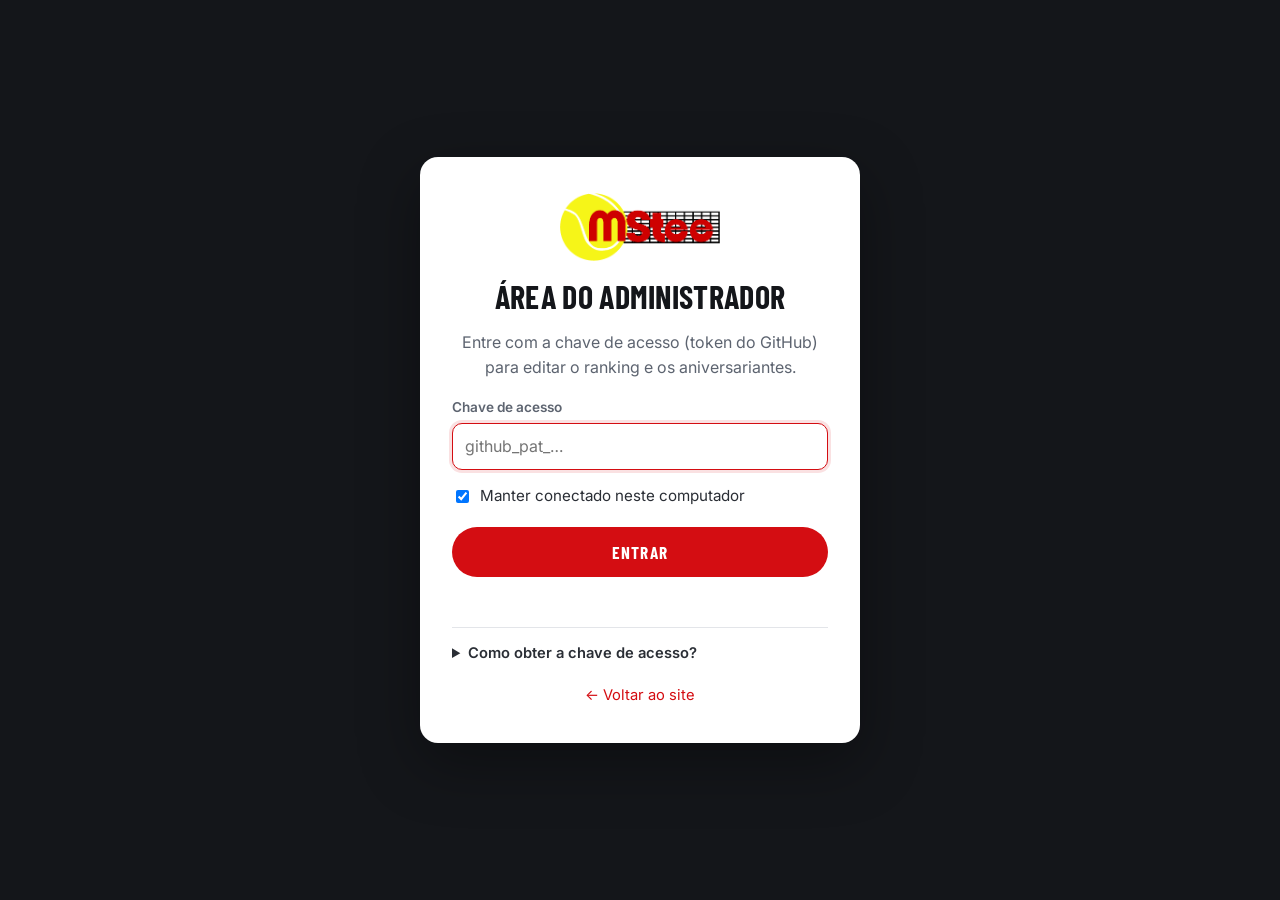
==== admin.html @ 83547ba8 "Novo site da MStee com área do administrador Site estático para GitHub Pages: home, ranking, anivers" ====
<!doctype html>
<html lang="pt-BR">
<head>
  <meta charset="utf-8">
  <meta name="viewport" content="width=device-width, initial-scale=1">
  <meta name="robots" content="noindex, nofollow">
  <title>Administração — MStee</title>
  <link rel="icon" href="assets/img/favicon.svg" type="image/svg+xml">
  <link rel="preconnect" href="https://fonts.googleapis.com">
  <link rel="preconnect" href="https://fonts.gstatic.com" crossorigin>
  <link href="https://fonts.googleapis.com/css2?family=Barlow+Condensed:wght@600;700&family=Inter:wght@400;500;600&display=swap" rel="stylesheet">
  <link rel="stylesheet" href="assets/css/style.css">
  <link rel="stylesheet" href="assets/css/admin.css">
</head>
<body class="admin">

<!-- ================= LOGIN ================= -->
<section id="tela-login" class="login" hidden>
  <div class="login-card">
    <img src="assets/img/logo.png" alt="MStee" width="160">
    <h1>Área do administrador</h1>
    <p class="muted">Entre com a chave de acesso (token do GitHub) para editar o ranking e os aniversariantes.</p>
    <form id="form-login">
      <label class="field">
        <span>Chave de acesso</span>
        <input id="token" type="password" autocomplete="current-password" placeholder="github_pat_…" required>
      </label>
      <label class="check"><input id="lembrar" type="checkbox" checked> Manter conectado neste computador</label>
      <button class="btn btn--primary btn--block" type="submit">Entrar</button>
      <p id="login-erro" class="erro" role="alert"></p>
    </form>
    <details class="ajuda">
      <summary>Como obter a chave de acesso?</summary>
      <ol>
        <li>Entre no GitHub com a conta que administra o site e abra <a href="https://github.com/settings/personal-access-tokens/new" target="_blank" rel="noopener">Settings → Developer settings → Fine-grained tokens → Generate new token</a>.</li>
        <li>Dê um nome (ex.: <em>Admin MStee</em>) e escolha a validade.</li>
        <li>Em <strong>Repository access</strong>, selecione <em>Only select repositories</em> e marque o repositório do site.</li>
        <li>Em <strong>Permissions → Repository permissions</strong>, defina <strong>Contents</strong> como <em>Read and write</em>.</li>
        <li>Clique em <strong>Generate token</strong>, copie o código e cole acima.</li>
      </ol>
      <p class="muted">A chave fica salva apenas neste navegador. Nunca compartilhe a chave.</p>
    </details>
    <a class="voltar" href="index.html">← Voltar ao site</a>
  </div>
</section>

<!-- ================= PAINEL ================= -->
<div id="tela-painel" hidden>
  <header class="admin-bar">
    <div class="wrap">
      <a class="brand" href="index.html" target="_blank" title="Abrir site"><img src="assets/img/logo.png" alt="MStee" height="40"></a>
      <nav class="admin-tabs" role="tablist">
        <button role="tab" data-aba="ranking" aria-selected="true">Ranking</button>
        <button role="tab" data-aba="aniversarios" aria-selected="false">Aniversariantes</button>
      </nav>
      <div class="admin-user">
        <span id="usuario"></span>
        <button id="sair" class="link">Sair</button>
      </div>
    </div>
  </header>

  <main class="wrap admin-main">
    <!-- ---------- RANKING ---------- -->
    <section id="aba-ranking" class="aba">
      <div class="aba-head">
        <div>
          <h1>Ranking</h1>
          <p class="muted">Edite as categorias e as posições. Posições iguais representam empate.</p>
        </div>
        <div class="periodo">
          <label class="field"><span>Mês</span><select id="r-mes"></select></label>
          <label class="field"><span>Ano</span><input id="r-ano" type="number" min="2000" max="2100"></label>
        </div>
      </div>
      <div id="r-categorias" class="stack"></div>
      <button id="r-add-cat" class="btn btn--ghost btn--dashed">+ Nova categoria</button>
    </section>

    <!-- ---------- ANIVERSARIANTES ---------- -->
    <section id="aba-aniversarios" class="aba" hidden>
      <div class="aba-head">
        <div>
          <h1>Aniversariantes do mês</h1>
          <p class="muted">A lista é exibida em ordem de dia no site. Fotos são reduzidas automaticamente.</p>
        </div>
        <div class="periodo">
          <label class="field"><span>Mês</span><select id="a-mes"></select></label>
          <label class="field"><span>Ano</span><input id="a-ano" type="number" min="2000" max="2100"></label>
          <button id="a-novo-mes" class="btn btn--ghost btn--sm" title="Limpa a lista e muda para o mês atual">Começar novo mês</button>
        </div>
      </div>
      <div id="a-lista" class="bday-admin-grid"></div>
      <button id="a-add" class="btn btn--ghost btn--dashed">+ Adicionar aniversariante</button>
    </section>
  </main>

  <div class="save-bar">
    <div class="wrap">
      <span id="status" class="status">Nenhuma alteração.</span>
      <div class="save-actions">
        <button id="descartar" class="btn btn--ghost btn--sm" disabled>Descartar</button>
        <button id="salvar" class="btn btn--primary" disabled>Salvar e publicar</button>
      </div>
    </div>
  </div>
</div>

<!-- Modal: colar lista -->
<dialog id="dlg-colar" class="dlg">
  <form method="dialog">
    <h2>Colar lista de jogadores</h2>
    <p class="muted">Um jogador por linha, já na ordem do ranking. Aceita formatos como <code>01- Nome</code>, <code>1. Nome</code> ou apenas <code>Nome</code>. Para incluir pontos, use <code>Nome ; 120</code>.</p>
    <textarea id="colar-texto" rows="12" placeholder="01- Rodrigo Peixoto&#10;02- Fabiano Barbosa&#10;03- David Jones"></textarea>
    <div class="dlg-actions">
      <button value="cancel" class="btn btn--ghost btn--sm">Cancelar</button>
      <button value="ok" class="btn btn--primary btn--sm">Substituir lista</button>
    </div>
  </form>
</dialog>

<div id="toast" class="toast" role="status" aria-live="polite"></div>

<script src="assets/js/admin.js"></script>
</body>
</html>
---- assets/css/style.css ----
/* ==========================================================
   MStee Aulas de Tênis — estilos do site
   ========================================================== */

:root {
  --red: #d40d12;
  --red-dark: #a8080c;
  --ball: #e4f222;
  --ball-dark: #c5d10f;
  --clay: #c8643b;
  --ink: #14161a;
  --ink-2: #2a2e35;
  --muted: #5d6470;
  --line: #e3e5e9;
  --bg: #ffffff;
  --bg-soft: #f5f6f8;
  --card: #ffffff;
  --on-dark: #f4f5f7;
  --radius: 14px;
  --shadow: 0 1px 2px rgba(20, 22, 26, .06), 0 8px 24px rgba(20, 22, 26, .07);
  --wrap: 1160px;
  --font-head: "Barlow Condensed", "Arial Narrow", system-ui, sans-serif;
  --font-body: "Inter", system-ui, -apple-system, "Segoe UI", Roboto, sans-serif;
}

*, *::before, *::after { box-sizing: border-box; }
html { scroll-behavior: smooth; scroll-padding-top: 84px; }
body {
  margin: 0;
  font-family: var(--font-body);
  font-size: 16px;
  line-height: 1.6;
  color: var(--ink);
  background: var(--bg);
  -webkit-font-smoothing: antialiased;
}
img { max-width: 100%; display: block; }
a { color: var(--red); }
h1, h2, h3, h4 {
  font-family: var(--font-head);
  font-weight: 700;
  line-height: 1.1;
  letter-spacing: .01em;
  margin: 0 0 .5em;
}
h1 { font-size: clamp(2.6rem, 6vw, 4.4rem); text-transform: uppercase; }
h2 { font-size: clamp(2rem, 4vw, 2.8rem); text-transform: uppercase; }
h3 { font-size: 1.5rem; }
p { margin: 0 0 1em; }

.wrap { width: 100%; max-width: var(--wrap); margin: 0 auto; padding: 0 20px; }
.section { padding: 88px 0; }
.section--soft { background: var(--bg-soft); }
.section--dark { background: var(--ink); color: var(--on-dark); }
.eyebrow {
  display: inline-block;
  font-family: var(--font-head);
  font-weight: 600;
  font-size: .95rem;
  letter-spacing: .14em;
  text-transform: uppercase;
  color: var(--red);
  margin-bottom: 10px;
}
.section--dark .eyebrow { color: var(--ball); }
.section-head { max-width: 680px; margin-bottom: 44px; }
.section-head p { color: var(--muted); font-size: 1.08rem; }
.section--dark .section-head p { color: #b9bec7; }

/* ---------- botões ---------- */
.btn {
  display: inline-flex; align-items: center; justify-content: center; gap: 8px;
  padding: 13px 24px;
  border-radius: 999px;
  border: 2px solid transparent;
  font-family: var(--font-head);
  font-weight: 700;
  font-size: 1.08rem;
  letter-spacing: .06em;
  text-transform: uppercase;
  text-decoration: none;
  cursor: pointer;
  transition: transform .15s ease, background .15s ease, color .15s ease, border-color .15s ease;
}
.btn:hover { transform: translateY(-1px); }
.btn--primary { background: var(--red); color: #fff; }
.btn--primary:hover { background: var(--red-dark); }
.btn--ball { background: var(--ball); color: var(--ink); }
.btn--ball:hover { background: var(--ball-dark); }
.btn--ghost { border-color: currentColor; color: inherit; background: transparent; }
.btn svg { width: 20px; height: 20px; }

/* ---------- cabeçalho ---------- */
.site-header {
  position: sticky; top: 0; z-index: 50;
  background: rgba(255, 255, 255, .96);
  backdrop-filter: saturate(1.4) blur(8px);
  border-bottom: 1px solid var(--line);
}
.site-header .wrap { display: flex; align-items: center; justify-content: space-between; height: 72px; }
.brand img { height: 48px; width: auto; }
.nav { display: flex; align-items: center; gap: 4px; }
.nav a {
  font-family: var(--font-head);
  font-weight: 600;
  font-size: 1.1rem;
  letter-spacing: .05em;
  text-transform: uppercase;
  color: var(--ink-2);
  text-decoration: none;
  padding: 8px 12px;
  border-radius: 8px;
}
.nav a:hover, .nav a[aria-current="page"] { color: var(--red); }
.nav .btn { margin-left: 8px; padding: 9px 18px; font-size: 1rem; color: #fff; }
.nav .btn:hover { color: #fff; }
.nav-toggle {
  display: none;
  background: none; border: 0; padding: 8px; cursor: pointer; color: var(--ink);
}
.nav-toggle svg { width: 28px; height: 28px; }

@media (max-width: 900px) {
  .nav-toggle { display: block; }
  .nav {
    position: absolute; top: 72px; left: 0; right: 0;
    flex-direction: column; align-items: stretch; gap: 0;
    background: #fff;
    border-bottom: 1px solid var(--line);
    padding: 8px 20px 20px;
    display: none;
  }
  .nav.open { display: flex; }
  .nav a { padding: 12px 4px; border-bottom: 1px solid var(--line); }
  .nav .btn { margin: 14px 0 0; }
}

/* ---------- hero ---------- */
.hero {
  position: relative;
  min-height: min(86vh, 760px);
  display: flex; align-items: center;
  color: #fff;
  background: var(--ink) url("../img/banner-2025.jpg") center right / cover no-repeat;
  overflow: hidden;
}
.hero::before {
  content: ""; position: absolute; inset: 0;
  background: linear-gradient(90deg, rgba(14, 16, 20, .92) 0%, rgba(14, 16, 20, .78) 45%, rgba(14, 16, 20, .2) 100%);
}
.hero .wrap { position: relative; }
.hero-content { max-width: 620px; padding: 80px 0; }
.hero h1 span { color: var(--ball); }
.hero p { font-size: 1.15rem; color: #d8dce2; max-width: 520px; }
.hero-actions { display: flex; flex-wrap: wrap; gap: 12px; margin-top: 28px; }
.hero-badges { display: flex; flex-wrap: wrap; gap: 28px; margin-top: 48px; }
.hero-badges div { font-family: var(--font-head); text-transform: uppercase; letter-spacing: .06em; color: #b9bec7; font-size: .95rem; }
.hero-badges strong { display: block; font-size: 2.2rem; color: #fff; line-height: 1; letter-spacing: 0; }

/* ---------- cabeçalho de página interna ---------- */
.page-hero {
  background: var(--ink);
  color: #fff;
  padding: 64px 0 56px;
  position: relative; overflow: hidden;
}
.page-hero::after {
  content: ""; position: absolute; right: -80px; top: -80px;
  width: 280px; height: 280px; border-radius: 50%;
  background: radial-gradient(circle at 35% 35%, #f1fb5a, var(--ball) 55%, var(--ball-dark));
  opacity: .9;
}
.page-hero .wrap { position: relative; z-index: 1; }
@media (max-width: 640px) {
  .page-hero::after { width: 160px; height: 160px; right: -70px; top: -70px; }
}
.page-hero h1 { margin-bottom: .2em; }
.page-hero p { color: #b9bec7; margin: 0; font-size: 1.1rem; }

/* ---------- cards de programa ---------- */
.grid { display: grid; gap: 24px; }
.grid-3 { grid-template-columns: repeat(auto-fit, minmax(280px, 1fr)); }
.program {
  background: var(--card);
  border-radius: var(--radius);
  box-shadow: var(--shadow);
  overflow: hidden;
  display: flex; flex-direction: column;
}
.program img { aspect-ratio: 16 / 10; object-fit: cover; width: 100%; }
.program-body { padding: 24px; display: flex; flex-direction: column; flex: 1; }
.program-body p { color: var(--muted); flex: 1; }
.program-tag {
  align-self: flex-start;
  background: var(--ball); color: var(--ink);
  font-family: var(--font-head); font-weight: 700; text-transform: uppercase; letter-spacing: .08em;
  font-size: .85rem; padding: 3px 10px; border-radius: 6px; margin-bottom: 12px;
}
.program .btn { align-self: flex-start; margin-top: 8px; }

/* ---------- benefícios ---------- */
.benefits { display: grid; grid-template-columns: repeat(auto-fit, minmax(240px, 1fr)); gap: 16px; margin-top: 8px; }
.benefit {
  display: flex; gap: 14px; align-items: flex-start;
  padding: 18px; border-radius: 12px; background: rgba(255, 255, 255, .05);
  border: 1px solid rgba(255, 255, 255, .08);
}
.benefit-dot { flex: none; width: 14px; height: 14px; border-radius: 50%; background: var(--ball); margin-top: 6px; }
.benefit p { margin: 0; color: #d8dce2; }

/* ---------- sobre / coordenação ---------- */
.split { display: grid; grid-template-columns: 1fr 1fr; gap: 56px; align-items: center; }
@media (max-width: 860px) { .split { grid-template-columns: 1fr; gap: 32px; } }
.split-media { position: relative; }
.split-media img { border-radius: var(--radius); box-shadow: var(--shadow); width: 100%; }
.split-media .stamp {
  position: absolute; left: -14px; bottom: -14px;
  background: var(--red); color: #fff;
  font-family: var(--font-head); text-transform: uppercase; letter-spacing: .06em;
  padding: 14px 18px; border-radius: 12px; line-height: 1.1;
}
.split-media .stamp strong { display: block; font-size: 2rem; }
@media (max-width: 520px) { .split-media .stamp { left: 10px; bottom: 10px; } }
.creds { list-style: none; padding: 0; margin: 20px 0 0; display: grid; gap: 10px; }
.creds li { padding-left: 28px; position: relative; color: var(--ink-2); }
.creds li::before {
  content: ""; position: absolute; left: 0; top: 7px;
  width: 14px; height: 14px; border-radius: 50%;
  background: var(--ball); box-shadow: inset 0 0 0 2px var(--ball-dark);
}

/* ---------- aniversariantes ---------- */
.bday-grid { display: grid; grid-template-columns: repeat(auto-fill, minmax(240px, 1fr)); gap: 24px; }
.bday {
  background: var(--card); border-radius: var(--radius); box-shadow: var(--shadow);
  overflow: hidden; display: flex; flex-direction: column;
}
.bday-photo { position: relative; aspect-ratio: 4 / 5; background: var(--bg-soft); }
.bday-photo img { width: 100%; height: 100%; object-fit: cover; }
.bday-photo .no-photo {
  width: 100%; height: 100%; display: grid; place-items: center;
  font-family: var(--font-head); font-size: 4rem; font-weight: 700; color: var(--red);
  background: linear-gradient(135deg, #fff7cc, var(--ball));
}
.bday-day {
  position: absolute; top: 12px; left: 12px;
  background: var(--red); color: #fff; border-radius: 10px;
  font-family: var(--font-head); text-align: center; line-height: 1;
  padding: 8px 10px 6px; min-width: 56px;
}
.bday-day strong { display: block; font-size: 1.8rem; }
.bday-day span { font-size: .8rem; text-transform: uppercase; letter-spacing: .08em; }
.bday-body { padding: 18px 20px 22px; }
.bday-body h3 { font-size: 1.35rem; margin-bottom: .3em; }
.bday-body p { margin: 0; color: var(--muted); font-size: .95rem; }
.bday.is-today { outline: 3px solid var(--ball); }
.bday.is-today .bday-day { background: var(--ball); color: var(--ink); }

/* ---------- ranking ---------- */
.rank-meta { display: flex; flex-wrap: wrap; align-items: center; gap: 12px; margin-bottom: 28px; }
.rank-tabs { display: flex; flex-wrap: wrap; gap: 8px; margin-bottom: 28px; }
.rank-tab {
  border: 2px solid var(--line); background: #fff; color: var(--ink-2);
  font-family: var(--font-head); font-weight: 700; font-size: 1.05rem; letter-spacing: .05em; text-transform: uppercase;
  padding: 9px 18px; border-radius: 999px; cursor: pointer;
}
.rank-tab:hover { border-color: var(--ink-2); }
.rank-tab[aria-selected="true"] { background: var(--ink); border-color: var(--ink); color: #fff; }
.search {
  flex: 1; min-width: 220px; max-width: 360px;
  padding: 11px 16px; border-radius: 999px; border: 2px solid var(--line);
  font: inherit; background: #fff;
}
.search:focus { outline: none; border-color: var(--red); }

.podium { display: grid; grid-template-columns: repeat(3, 1fr); gap: 16px; margin-bottom: 24px; }
.podium-card {
  border-radius: var(--radius); padding: 22px 20px; background: var(--card); box-shadow: var(--shadow);
  border-top: 6px solid var(--line);
}
.podium-card .pos { font-family: var(--font-head); font-size: 3rem; font-weight: 700; line-height: 1; }
.podium-card .name { font-weight: 600; margin-top: 8px; }
.podium-card .pts { color: var(--muted); font-size: .9rem; }
.podium-card.p1 { border-top-color: var(--ball); background: linear-gradient(180deg, #fbffd6, #fff 60%); }
.podium-card.p1 .pos { color: var(--ink); }
.podium-card.p2 { border-top-color: #b8bec7; }
.podium-card.p3 { border-top-color: var(--clay); }
@media (max-width: 640px) { .podium { grid-template-columns: 1fr; } }

.rank-table { width: 100%; border-collapse: collapse; background: var(--card); border-radius: var(--radius); overflow: hidden; box-shadow: var(--shadow); }
.rank-table th, .rank-table td { padding: 13px 18px; text-align: left; border-bottom: 1px solid var(--line); }
.rank-table th { font-family: var(--font-head); text-transform: uppercase; letter-spacing: .08em; font-size: .95rem; background: var(--bg-soft); color: var(--muted); }
.rank-table tr:last-child td { border-bottom: 0; }
.rank-table td.pos { width: 80px; font-family: var(--font-head); font-weight: 700; font-size: 1.3rem; color: var(--red); }
.rank-table td.pts { width: 110px; text-align: right; font-variant-numeric: tabular-nums; }
.rank-table th.pts { text-align: right; }
.rank-table tr:hover td { background: #fafbfc; }
.rank-table mark { background: var(--ball); color: inherit; padding: 0 2px; border-radius: 3px; }
.rank-empty { padding: 32px; text-align: center; color: var(--muted); }

.rank-preview { display: grid; grid-template-columns: repeat(auto-fit, minmax(240px, 1fr)); gap: 20px; }
.rank-mini { background: rgba(255, 255, 255, .05); border: 1px solid rgba(255, 255, 255, .1); border-radius: var(--radius); padding: 20px 22px; }
.rank-mini h3 { color: var(--ball); font-size: 1.3rem; text-transform: uppercase; }
.rank-mini ol { list-style: none; margin: 0; padding: 0; }
.rank-mini li { display: flex; gap: 12px; padding: 7px 0; border-bottom: 1px solid rgba(255, 255, 255, .08); color: #e5e8ec; }
.rank-mini li:last-child { border-bottom: 0; }
.rank-mini li b { font-family: var(--font-head); font-size: 1.15rem; color: #fff; min-width: 26px; }

/* ---------- unidades ---------- */
.places { display: grid; grid-template-columns: repeat(auto-fit, minmax(260px, 1fr)); gap: 20px; }
.place {
  background: var(--card); border-radius: var(--radius); box-shadow: var(--shadow); padding: 24px;
  border-left: 6px solid var(--red);
}
.place h3 { margin-bottom: .2em; }
.place .club { font-weight: 600; color: var(--ink-2); margin: 0; }
.place .addr { color: var(--muted); margin: 0 0 14px; }
.place a { font-weight: 600; text-decoration: none; }
.place a:hover { text-decoration: underline; }

/* ---------- aula experimental / CTA ---------- */
.cta {
  background: var(--red); color: #fff; border-radius: 20px;
  padding: 48px; display: grid; grid-template-columns: 1.4fr 1fr; gap: 32px; align-items: center;
  position: relative; overflow: hidden;
}
.cta::after {
  content: ""; position: absolute; right: -60px; bottom: -90px; width: 260px; height: 260px; border-radius: 50%;
  background: radial-gradient(circle at 35% 35%, #f1fb5a, var(--ball) 55%, var(--ball-dark)); opacity: .95;
}
.cta > * { position: relative; z-index: 1; }
.cta h2 { margin-bottom: .3em; }
.cta p { color: #ffe3e3; margin: 0; }
.cta .price { font-family: var(--font-head); font-size: 3rem; font-weight: 700; line-height: 1; color: #fff; }
.cta .price small { font-size: 1rem; font-weight: 600; letter-spacing: .06em; text-transform: uppercase; display: block; color: #ffe3e3; }
@media (max-width: 760px) { .cta { grid-template-columns: 1fr; padding: 32px 24px; } }

/* ---------- contato ---------- */
.contact-grid { display: grid; grid-template-columns: repeat(auto-fit, minmax(240px, 1fr)); gap: 20px; }
.contact-card { background: rgba(255, 255, 255, .05); border: 1px solid rgba(255, 255, 255, .1); border-radius: var(--radius); padding: 24px; }
.contact-card .label { font-family: var(--font-head); text-transform: uppercase; letter-spacing: .1em; color: #9aa1ab; font-size: .9rem; }
.contact-card a, .contact-card .value { display: block; color: #fff; font-size: 1.2rem; font-weight: 600; text-decoration: none; margin-top: 4px; word-break: break-word; }
.contact-card a:hover { color: var(--ball); }

/* ---------- rodapé ---------- */
.site-footer { background: #0c0d10; color: #8d939c; padding: 32px 0; font-size: .92rem; }
.site-footer .wrap { display: flex; flex-wrap: wrap; justify-content: space-between; gap: 12px; align-items: center; }
.site-footer a { color: #c4c9d0; text-decoration: none; }
.site-footer a:hover { color: var(--ball); }

/* ---------- WhatsApp flutuante ---------- */
.wa-float {
  position: fixed; right: 18px; bottom: 18px; z-index: 60;
  width: 58px; height: 58px; border-radius: 50%;
  background: #25d366; color: #fff; display: grid; place-items: center;
  box-shadow: 0 6px 20px rgba(0, 0, 0, .25);
}
.wa-float svg { width: 30px; height: 30px; }

.muted { color: var(--muted); }
.center { text-align: center; }
.mt-32 { margin-top: 32px; }
.loading { color: var(--muted); padding: 24px 0; }
---- assets/css/admin.css ----
/* MStee — área do administrador */

body.admin { background: var(--bg-soft); min-height: 100vh; }
[hidden] { display: none !important; }

/* ---------- campos ---------- */
.field { display: flex; flex-direction: column; gap: 4px; font-size: .85rem; font-weight: 600; color: var(--muted); }
.field input, .field select, .field textarea, .inp {
  font: inherit; font-size: 1rem; font-weight: 400; color: var(--ink);
  padding: 10px 12px; border: 1.5px solid var(--line); border-radius: 10px; background: #fff; width: 100%;
}
.field input:focus, .field select:focus, .field textarea:focus, .inp:focus,
textarea:focus { outline: none; border-color: var(--red); box-shadow: 0 0 0 3px rgba(212, 13, 18, .12); }
textarea { font: inherit; resize: vertical; width: 100%; padding: 10px 12px; border: 1.5px solid var(--line); border-radius: 10px; }
.check { display: flex; align-items: center; gap: 8px; font-size: .95rem; margin: 14px 0 18px; color: var(--ink-2); }
.btn--block { width: 100%; }
.btn--sm { padding: 8px 16px; font-size: .95rem; }
.btn--dashed { border-style: dashed; color: var(--muted); width: 100%; margin-top: 16px; border-radius: var(--radius); padding: 16px; }
.btn--dashed:hover { color: var(--red); border-color: var(--red); transform: none; }
.btn:disabled { opacity: .45; cursor: not-allowed; transform: none; }
.link { background: none; border: 0; color: var(--red); font: inherit; font-weight: 600; cursor: pointer; padding: 4px; }
.icon-btn {
  width: 34px; height: 34px; flex: none; border-radius: 8px; border: 1.5px solid var(--line); background: #fff;
  cursor: pointer; color: var(--muted); display: grid; place-items: center; font-size: 1rem; line-height: 1;
}
.icon-btn:hover { color: var(--ink); border-color: var(--ink-2); }
.icon-btn.danger:hover { color: #fff; background: var(--red); border-color: var(--red); }
.icon-btn:disabled { opacity: .3; cursor: default; }
.erro { color: var(--red); font-size: .92rem; min-height: 1.4em; margin: 10px 0 0; }

/* ---------- login ---------- */
.login { min-height: 100vh; display: grid; place-items: center; padding: 24px 16px; background: var(--ink); }
.login-card { width: 100%; max-width: 440px; background: #fff; border-radius: 18px; padding: 36px 32px; box-shadow: 0 20px 60px rgba(0, 0, 0, .35); }
.login-card img { margin: 0 auto 18px; }
.login-card h1 { font-size: 2rem; text-transform: uppercase; text-align: center; }
.login-card > p { text-align: center; }
.ajuda { margin-top: 20px; font-size: .92rem; border-top: 1px solid var(--line); padding-top: 14px; }
.ajuda summary { cursor: pointer; font-weight: 600; color: var(--ink-2); }
.ajuda ol { padding-left: 20px; }
.ajuda li { margin-bottom: 6px; }
.voltar { display: block; text-align: center; margin-top: 18px; font-size: .92rem; text-decoration: none; }

/* ---------- barra superior ---------- */
.admin-bar { background: var(--ink); color: #fff; position: sticky; top: 0; z-index: 40; }
.admin-bar .wrap { display: flex; align-items: center; gap: 20px; height: 64px; }
.admin-bar .brand img { height: 36px; width: auto; background: #fff; border-radius: 8px; padding: 3px 6px; }
.admin-tabs { display: flex; gap: 4px; flex: 1; }
.admin-tabs button {
  background: none; border: 0; color: #b9bec7; cursor: pointer;
  font-family: var(--font-head); font-weight: 700; font-size: 1.15rem; letter-spacing: .05em; text-transform: uppercase;
  padding: 8px 14px; border-radius: 8px;
}
.admin-tabs button:hover { color: #fff; }
.admin-tabs button[aria-selected="true"] { color: var(--ink); background: var(--ball); }
.admin-user { display: flex; align-items: center; gap: 10px; font-size: .9rem; color: #b9bec7; }
.admin-user .link { color: var(--ball); }
@media (max-width: 640px) {
  .admin-bar .brand, #usuario { display: none; }
  .admin-bar .wrap { gap: 8px; }
  .admin-tabs button { font-size: 1rem; padding: 8px 10px; }
}

/* ---------- conteúdo ---------- */
.admin-main { padding-top: 32px; padding-bottom: 120px; }
.aba-head { display: flex; flex-wrap: wrap; justify-content: space-between; align-items: flex-end; gap: 20px; margin-bottom: 24px; }
.aba-head h1 { font-size: 2.4rem; text-transform: uppercase; margin-bottom: .1em; }
.aba-head p { margin: 0; }
.periodo { display: flex; flex-wrap: wrap; gap: 12px; align-items: flex-end; }
.periodo select { min-width: 150px; }
.periodo input { width: 110px; }
.stack { display: grid; gap: 20px; }

/* ---------- ranking ---------- */
.cat { background: #fff; border-radius: var(--radius); box-shadow: var(--shadow); overflow: hidden; }
.cat-head { display: flex; gap: 10px; align-items: center; padding: 14px 16px; background: var(--ink); }
.cat-head .inp { font-family: var(--font-head); font-weight: 700; font-size: 1.3rem; text-transform: uppercase; letter-spacing: .03em; background: transparent; color: #fff; border-color: transparent; flex: 1; min-width: 0; }
.cat-head .inp:focus { border-color: var(--ball); box-shadow: none; }
.cat-head .icon-btn { background: transparent; color: #b9bec7; border-color: #3a3f47; }
.cat-head .icon-btn:hover { color: #fff; border-color: #fff; }
.cat-head .icon-btn.danger:hover { background: var(--red); border-color: var(--red); }
.cat-count { color: #9aa1ab; font-size: .85rem; white-space: nowrap; }
.cat-body { padding: 8px 16px 16px; }
.rows-head, .row { display: grid; grid-template-columns: 70px 1fr 100px auto; gap: 8px; align-items: center; }
.rows-head { font-size: .78rem; font-weight: 600; text-transform: uppercase; letter-spacing: .06em; color: var(--muted); padding: 8px 0 4px; }
.row { padding: 4px 0; }
.row .inp { padding: 8px 10px; }
.row .inp.pos { text-align: center; font-weight: 600; }
.row-actions { display: flex; gap: 4px; }
.cat-tools { display: flex; flex-wrap: wrap; gap: 8px; margin-top: 12px; }
.cat-empty { color: var(--muted); padding: 16px 0 4px; font-size: .95rem; }
@media (max-width: 640px) {
  .rows-head { display: none; }
  .row { grid-template-columns: 56px 1fr; padding: 10px 0; border-bottom: 1px solid var(--line); }
  .row .inp.pts { grid-column: 1 / 2; }
  .row-actions { grid-column: 2 / 3; justify-content: flex-end; }
}

/* ---------- aniversariantes ---------- */
.bday-admin-grid { display: grid; grid-template-columns: repeat(auto-fill, minmax(280px, 1fr)); gap: 20px; }
.bcard { background: #fff; border-radius: var(--radius); box-shadow: var(--shadow); overflow: hidden; display: flex; flex-direction: column; }
.bcard-photo { position: relative; aspect-ratio: 4 / 3; background: var(--bg-soft); display: grid; place-items: center; overflow: hidden; }
.bcard-photo img { width: 100%; height: 100%; object-fit: cover; }
.bcard-photo .sem-foto { color: var(--muted); font-size: .9rem; }
.bcard-photo .foto-acoes { position: absolute; bottom: 10px; right: 10px; display: flex; gap: 6px; }
.bcard-photo .foto-acoes label, .bcard-photo .foto-acoes button {
  background: rgba(20, 22, 26, .82); color: #fff; border: 0; border-radius: 8px; padding: 7px 12px;
  font-size: .85rem; font-weight: 600; cursor: pointer;
}
.bcard-photo .foto-acoes label:hover, .bcard-photo .foto-acoes button:hover { background: var(--red); }
.bcard-photo .foto-acoes input { display: none; }
.badge-novo { position: absolute; top: 10px; left: 10px; background: var(--ball); color: var(--ink); font-size: .75rem; font-weight: 700; padding: 3px 8px; border-radius: 6px; text-transform: uppercase; }
.bcard-body { padding: 16px; display: grid; gap: 10px; }
.bcard-row { display: grid; grid-template-columns: 1fr 80px; gap: 10px; }
.bcard-foot { display: flex; justify-content: space-between; align-items: center; }
.bcard-foot .link { font-size: .88rem; }

/* ---------- barra de salvar ---------- */
.save-bar { position: fixed; left: 0; right: 0; bottom: 0; z-index: 40; background: #fff; border-top: 1px solid var(--line); box-shadow: 0 -6px 20px rgba(0, 0, 0, .06); }
.save-bar .wrap { display: flex; justify-content: space-between; align-items: center; gap: 12px; min-height: 72px; flex-wrap: wrap; padding-top: 10px; padding-bottom: 10px; }
.save-actions { display: flex; gap: 10px; }
.status { font-size: .95rem; color: var(--muted); }
.status.sujo { color: var(--clay); font-weight: 600; }
.status.ok { color: #1e8a4c; font-weight: 600; }

/* ---------- dialog ---------- */
.dlg { border: 0; border-radius: 16px; padding: 28px; width: min(560px, calc(100vw - 32px)); box-shadow: 0 20px 60px rgba(0, 0, 0, .3); }
.dlg::backdrop { background: rgba(14, 16, 20, .6); }
.dlg h2 { font-size: 1.8rem; }
.dlg code { background: var(--bg-soft); padding: 1px 5px; border-radius: 4px; font-size: .9em; }
.dlg-actions { display: flex; justify-content: flex-end; gap: 10px; margin-top: 16px; }

/* ---------- toast ---------- */
.toast {
  position: fixed; left: 50%; bottom: 96px; transform: translateX(-50%) translateY(20px);
  background: var(--ink); color: #fff; padding: 12px 20px; border-radius: 10px; font-size: .95rem;
  opacity: 0; pointer-events: none; transition: opacity .2s, transform .2s; z-index: 100; max-width: calc(100vw - 32px);
}
.toast.show { opacity: 1; transform: translateX(-50%) translateY(0); }
.toast.erro { background: var(--red); }
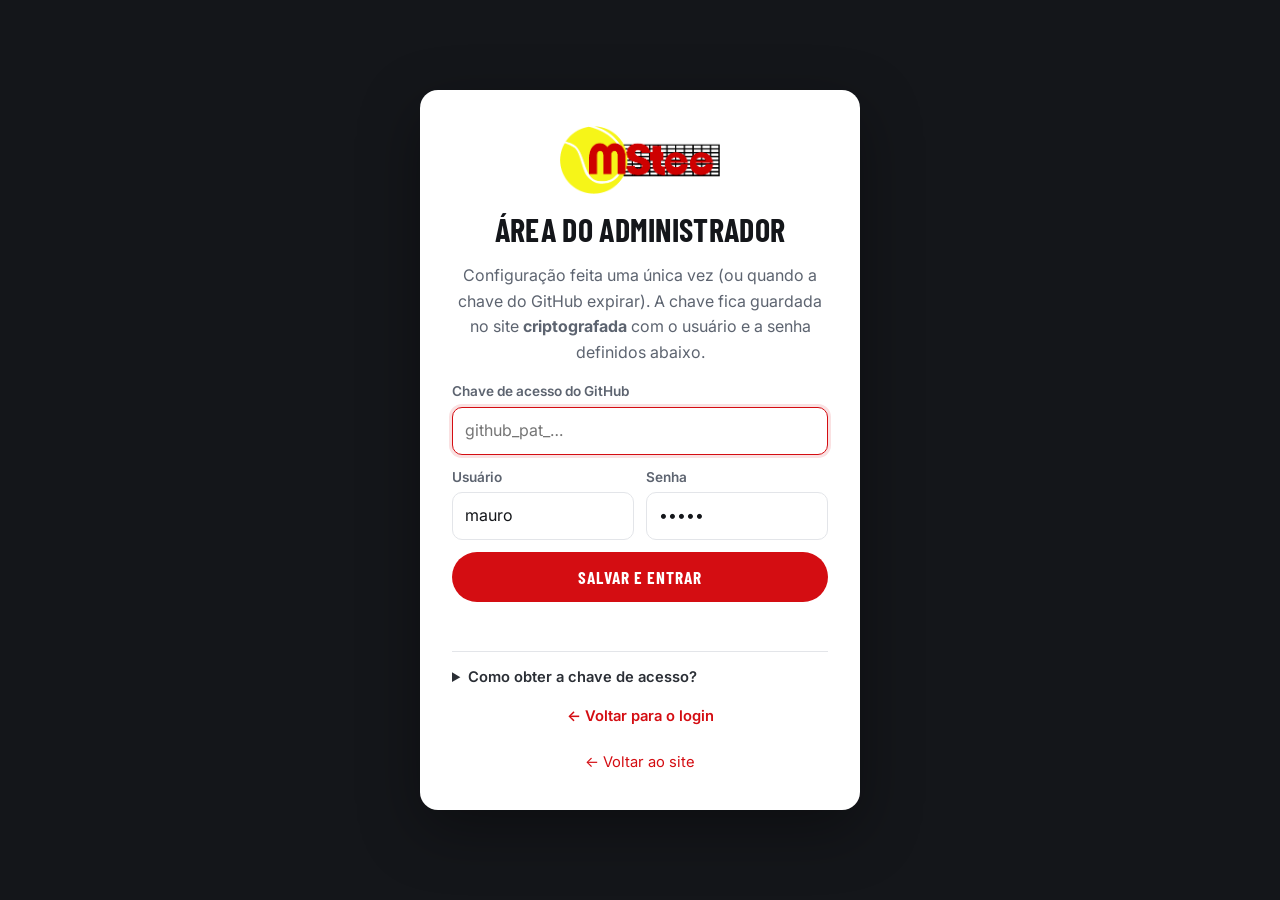
==== commit 46283eda: "Área do administrador com usuário e senha A chave do GitHub fica em data/acesso.js cifrada com AES-G" ====
--- a/admin.html
+++ b/admin.html
@@ -19,27 +19,54 @@
   <div class="login-card">
     <img src="assets/img/logo.png" alt="MStee" width="160">
     <h1>Área do administrador</h1>
-    <p class="muted">Entre com a chave de acesso (token do GitHub) para editar o ranking e os aniversariantes.</p>
+
     <form id="form-login">
+      <p class="muted">Entre para editar o ranking e os aniversariantes.</p>
       <label class="field">
-        <span>Chave de acesso</span>
-        <input id="token" type="password" autocomplete="current-password" placeholder="github_pat_…" required>
+        <span>Usuário</span>
+        <input id="login-usuario" autocomplete="username" autocapitalize="none" spellcheck="false" required>
+      </label>
+      <label class="field">
+        <span>Senha</span>
+        <input id="login-senha" type="password" autocomplete="current-password" required>
       </label>
       <label class="check"><input id="lembrar" type="checkbox" checked> Manter conectado neste computador</label>
       <button class="btn btn--primary btn--block" type="submit">Entrar</button>
       <p id="login-erro" class="erro" role="alert"></p>
+      <button type="button" class="link link--center" data-ir="config">Primeiro acesso ou chave expirada</button>
     </form>
-    <details class="ajuda">
-      <summary>Como obter a chave de acesso?</summary>
-      <ol>
-        <li>Entre no GitHub com a conta que administra o site e abra <a href="https://github.com/settings/personal-access-tokens/new" target="_blank" rel="noopener">Settings → Developer settings → Fine-grained tokens → Generate new token</a>.</li>
-        <li>Dê um nome (ex.: <em>Admin MStee</em>) e escolha a validade.</li>
-        <li>Em <strong>Repository access</strong>, selecione <em>Only select repositories</em> e marque o repositório do site.</li>
-        <li>Em <strong>Permissions → Repository permissions</strong>, defina <strong>Contents</strong> como <em>Read and write</em>.</li>
-        <li>Clique em <strong>Generate token</strong>, copie o código e cole acima.</li>
-      </ol>
-      <p class="muted">A chave fica salva apenas neste navegador. Nunca compartilhe a chave.</p>
-    </details>
+
+    <form id="form-config" hidden>
+      <p class="muted">Configuração feita uma única vez (ou quando a chave do GitHub expirar). A chave fica guardada no site <strong>criptografada</strong> com o usuário e a senha definidos abaixo.</p>
+      <label class="field">
+        <span>Chave de acesso do GitHub</span>
+        <input id="cfg-token" type="password" autocomplete="off" placeholder="github_pat_…" required>
+      </label>
+      <div class="field-row">
+        <label class="field">
+          <span>Usuário</span>
+          <input id="cfg-usuario" value="mauro" autocomplete="off" autocapitalize="none" spellcheck="false" required>
+        </label>
+        <label class="field">
+          <span>Senha</span>
+          <input id="cfg-senha" type="password" value="mstee" autocomplete="new-password" required>
+        </label>
+      </div>
+      <button class="btn btn--primary btn--block" type="submit">Salvar e entrar</button>
+      <p id="cfg-erro" class="erro" role="alert"></p>
+      <details class="ajuda">
+        <summary>Como obter a chave de acesso?</summary>
+        <ol>
+          <li>Entre no GitHub com a conta dona do repositório e abra <a href="https://github.com/settings/personal-access-tokens/new" target="_blank" rel="noopener">Settings → Developer settings → Fine-grained tokens → Generate new token</a>.</li>
+          <li>Dê um nome (ex.: <em>Admin MStee</em>) e escolha a validade.</li>
+          <li>Em <strong>Repository access</strong>, selecione <em>Only select repositories</em> e marque <em>mstee</em>.</li>
+          <li>Em <strong>Permissions → Repository permissions</strong>, defina <strong>Contents</strong> como <em>Read and write</em>.</li>
+          <li>Clique em <strong>Generate token</strong>, copie o código e cole acima.</li>
+        </ol>
+      </details>
+      <button type="button" class="link link--center" data-ir="login">← Voltar para o login</button>
+    </form>
+
     <a class="voltar" href="index.html">← Voltar ao site</a>
   </div>
 </section>
@@ -55,10 +82,18 @@
       </nav>
       <div class="admin-user">
         <span id="usuario"></span>
+        <button id="abrir-senha" class="link">Alterar senha</button>
         <button id="sair" class="link">Sair</button>
       </div>
     </div>
   </header>
+
+  <div id="aviso-senha" class="aviso" hidden>
+    <div class="wrap">
+      <span>Você está usando a <strong>senha inicial</strong>. Troque por uma senha só sua para proteger o painel.</span>
+      <button class="btn btn--ball btn--sm" data-abrir-senha>Alterar senha</button>
+    </div>
+  </div>
 
   <main class="wrap admin-main">
     <!-- ---------- RANKING ---------- -->
@@ -106,6 +141,30 @@
   </div>
 </div>
 
+<!-- Modal: alterar senha -->
+<dialog id="dlg-senha" class="dlg">
+  <form id="form-senha">
+    <h2>Alterar senha</h2>
+    <label class="field">
+      <span>Usuário</span>
+      <input id="nova-usuario" autocomplete="username" autocapitalize="none" spellcheck="false" required>
+    </label>
+    <label class="field">
+      <span>Nova senha (mínimo 8 caracteres)</span>
+      <input id="nova-senha" type="password" autocomplete="new-password" minlength="8" required>
+    </label>
+    <label class="field">
+      <span>Confirme a nova senha</span>
+      <input id="nova-senha2" type="password" autocomplete="new-password" minlength="8" required>
+    </label>
+    <p id="senha-erro" class="erro" role="alert"></p>
+    <div class="dlg-actions">
+      <button type="button" class="btn btn--ghost btn--sm" data-fechar>Cancelar</button>
+      <button type="submit" class="btn btn--primary btn--sm">Salvar senha</button>
+    </div>
+  </form>
+</dialog>
+
 <!-- Modal: colar lista -->
 <dialog id="dlg-colar" class="dlg">
   <form method="dialog">
@@ -121,6 +180,7 @@
 
 <div id="toast" class="toast" role="status" aria-live="polite"></div>
 
+<script src="data/acesso.js"></script>
 <script src="assets/js/admin.js"></script>
 </body>
 </html>
--- a/assets/css/style.css
+++ b/assets/css/style.css
@@ -236,7 +236,10 @@
   overflow: hidden; display: flex; flex-direction: column;
 }
 .bday-photo { position: relative; aspect-ratio: 4 / 5; background: var(--bg-soft); }
-.bday-photo img { width: 100%; height: 100%; object-fit: cover; }
+.bday-photo img { position: absolute; inset: 0; width: 100%; height: 100%; object-fit: cover; }
+[data-limite] .bday-body p {
+  display: -webkit-box; -webkit-box-orient: vertical; -webkit-line-clamp: 4; line-clamp: 4; overflow: hidden;
+}
 .bday-photo .no-photo {
   width: 100%; height: 100%; display: grid; place-items: center;
   font-family: var(--font-head); font-size: 4rem; font-weight: 700; color: var(--red);
@@ -339,7 +342,7 @@
 .contact-grid { display: grid; grid-template-columns: repeat(auto-fit, minmax(240px, 1fr)); gap: 20px; }
 .contact-card { background: rgba(255, 255, 255, .05); border: 1px solid rgba(255, 255, 255, .1); border-radius: var(--radius); padding: 24px; }
 .contact-card .label { font-family: var(--font-head); text-transform: uppercase; letter-spacing: .1em; color: #9aa1ab; font-size: .9rem; }
-.contact-card a, .contact-card .value { display: block; color: #fff; font-size: 1.2rem; font-weight: 600; text-decoration: none; margin-top: 4px; word-break: break-word; }
+.contact-card a, .contact-card .value { display: block; color: #fff; font-size: 1.05rem; font-weight: 600; text-decoration: none; margin-top: 4px; overflow-wrap: anywhere; }
 .contact-card a:hover { color: var(--ball); }
 
 /* ---------- rodapé ---------- */
--- a/assets/css/admin.css
+++ b/assets/css/admin.css
@@ -137,3 +137,20 @@
 }
 .toast.show { opacity: 1; transform: translateX(-50%) translateY(0); }
 .toast.erro { background: var(--red); }
+.icon-btn svg { width: 16px; height: 16px; }
+
+/* ---------- login com usuário e senha ---------- */
+.login-card form { display: grid; gap: 12px; }
+.login-card form > p { margin: 0 0 4px; text-align: center; }
+.login-card .check { margin: 2px 0 6px; }
+.login-card .erro { margin: 0; text-align: center; }
+.field-row { display: grid; grid-template-columns: 1fr 1fr; gap: 12px; }
+@media (max-width: 420px) { .field-row { grid-template-columns: 1fr; } }
+.link--center { justify-self: center; font-size: .92rem; }
+.login-card .ajuda { margin-top: 4px; }
+
+/* ---------- aviso de senha inicial ---------- */
+.aviso { background: #fff7d1; border-bottom: 1px solid #f0de8a; color: var(--ink-2); }
+.aviso .wrap { display: flex; flex-wrap: wrap; align-items: center; justify-content: space-between; gap: 10px; padding-top: 10px; padding-bottom: 10px; font-size: .95rem; }
+.dlg form { display: grid; gap: 12px; }
+.dlg form h2 { margin-bottom: 0; }
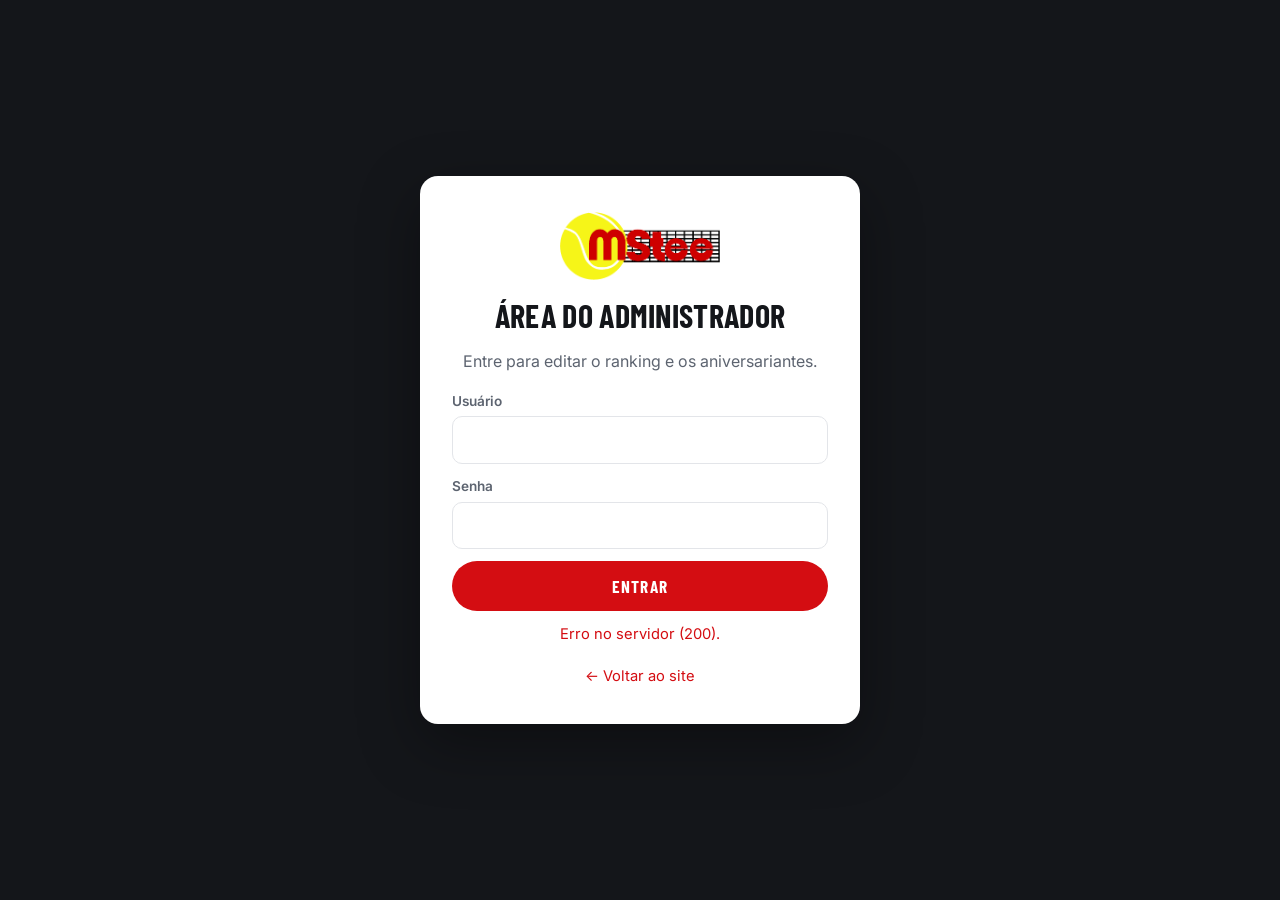
==== commit 05d028f2: "Área do administrador em PHP para a HostGator Remove a dependência do GitHub: admin-api.php faz o lo" ====
--- a/admin.html
+++ b/admin.html
@@ -30,42 +30,10 @@
         <span>Senha</span>
         <input id="login-senha" type="password" autocomplete="current-password" required>
       </label>
-      <label class="check"><input id="lembrar" type="checkbox" checked> Manter conectado neste computador</label>
       <button class="btn btn--primary btn--block" type="submit">Entrar</button>
       <p id="login-erro" class="erro" role="alert"></p>
-      <button type="button" class="link link--center" data-ir="config">Primeiro acesso ou chave expirada</button>
     </form>
 
-    <form id="form-config" hidden>
-      <p class="muted">Configuração feita uma única vez (ou quando a chave do GitHub expirar). A chave fica guardada no site <strong>criptografada</strong> com o usuário e a senha definidos abaixo.</p>
-      <label class="field">
-        <span>Chave de acesso do GitHub</span>
-        <input id="cfg-token" type="password" autocomplete="off" placeholder="github_pat_…" required>
-      </label>
-      <div class="field-row">
-        <label class="field">
-          <span>Usuário</span>
-          <input id="cfg-usuario" value="mauro" autocomplete="off" autocapitalize="none" spellcheck="false" required>
-        </label>
-        <label class="field">
-          <span>Senha</span>
-          <input id="cfg-senha" type="password" value="mstee" autocomplete="new-password" required>
-        </label>
-      </div>
-      <button class="btn btn--primary btn--block" type="submit">Salvar e entrar</button>
-      <p id="cfg-erro" class="erro" role="alert"></p>
-      <details class="ajuda">
-        <summary>Como obter a chave de acesso?</summary>
-        <ol>
-          <li>Entre no GitHub com a conta dona do repositório e abra <a href="https://github.com/settings/personal-access-tokens/new" target="_blank" rel="noopener">Settings → Developer settings → Fine-grained tokens → Generate new token</a>.</li>
-          <li>Dê um nome (ex.: <em>Admin MStee</em>) e escolha a validade.</li>
-          <li>Em <strong>Repository access</strong>, selecione <em>Only select repositories</em> e marque <em>mstee</em>.</li>
-          <li>Em <strong>Permissions → Repository permissions</strong>, defina <strong>Contents</strong> como <em>Read and write</em>.</li>
-          <li>Clique em <strong>Generate token</strong>, copie o código e cole acima.</li>
-        </ol>
-      </details>
-      <button type="button" class="link link--center" data-ir="login">← Voltar para o login</button>
-    </form>
 
     <a class="voltar" href="index.html">← Voltar ao site</a>
   </div>
@@ -150,6 +118,10 @@
       <input id="nova-usuario" autocomplete="username" autocapitalize="none" spellcheck="false" required>
     </label>
     <label class="field">
+      <span>Senha atual</span>
+      <input id="senha-atual" type="password" autocomplete="current-password" required>
+    </label>
+    <label class="field">
       <span>Nova senha (mínimo 8 caracteres)</span>
       <input id="nova-senha" type="password" autocomplete="new-password" minlength="8" required>
     </label>
@@ -180,7 +152,6 @@
 
 <div id="toast" class="toast" role="status" aria-live="polite"></div>
 
-<script src="data/acesso.js"></script>
 <script src="assets/js/admin.js"></script>
 </body>
 </html>
